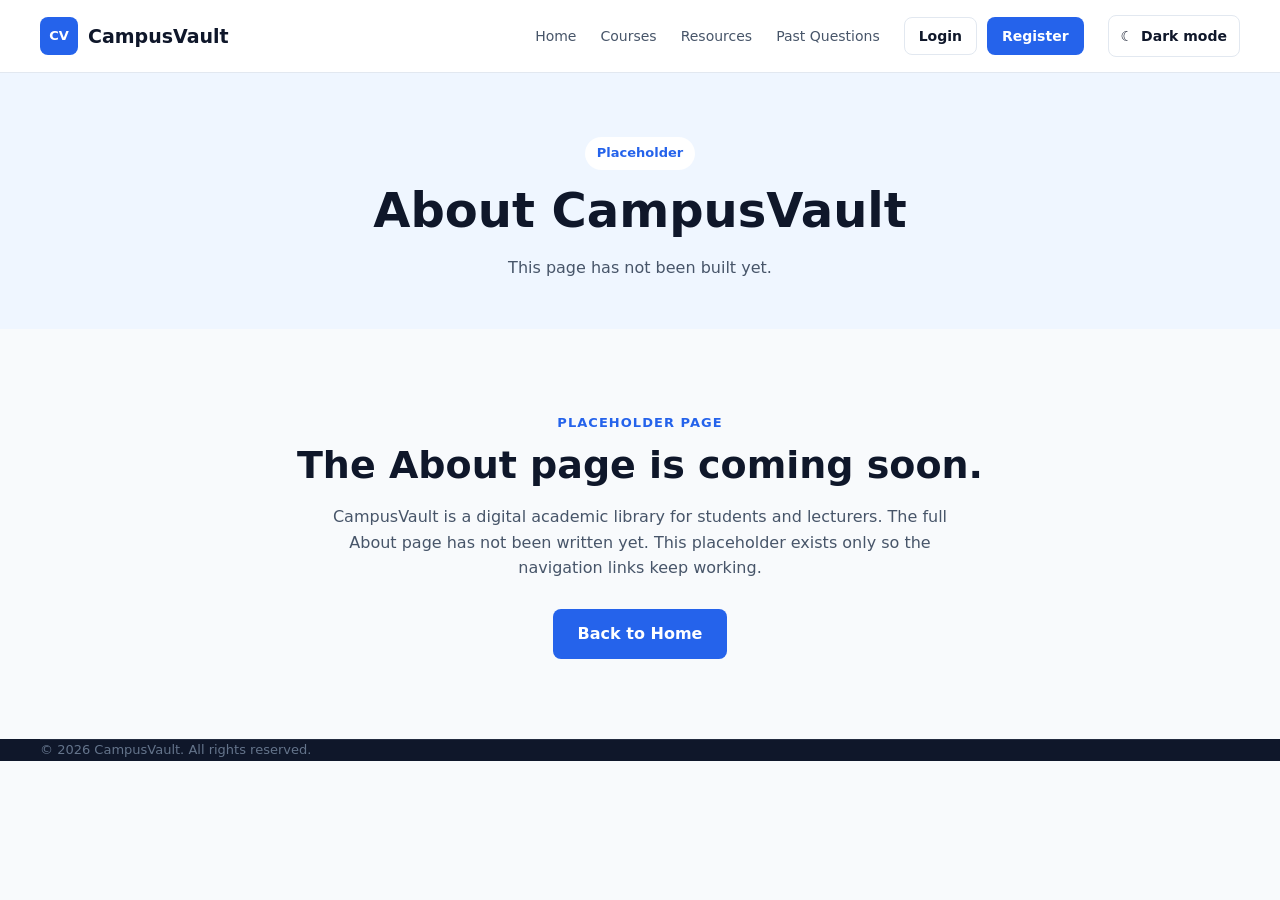
==== pages/about.html @ d1b82188 "Add resource pages and dashboard features Co-authored-by: Copilot <223556219+Copilot@users.noreply.g" ====
<!DOCTYPE html>
<html lang="en">
<head>
    <meta charset="UTF-8">
    <meta name="viewport" content="width=device-width, initial-scale=1.0">

    <meta
        name="description"
        content="About CampusVault, your digital academic library."
    >

    <title>About | CampusVault</title>

    <link rel="stylesheet" href="../css/style.css">
    <link rel="stylesheet" href="../css/responsive.css">
    <script src="../js/theme.js" defer></script>
</head>

<body>

    <!--
        PLACEHOLDER PAGE
        Created during Phase 1 so navigation links never
        point at a missing file. The real About page
        still needs to be written.
    -->

    <header class="site-header">

        <div class="container header-inner">

            <a href="../index.html" class="logo">
                <span class="logo-icon">CV</span>
                <span class="logo-text">CampusVault</span>
            </a>

            <nav class="desktop-navigation" aria-label="Main navigation">
                <a href="../index.html">Home</a>
                <a href="courses.html">Courses</a>
                <a href="resources.html">Resources</a>
                <a href="past-questions.html">Past Questions</a>
            </nav>

            <div class="header-actions">
                <a href="auth/login.html" class="btn btn-secondary btn-small">
                    Login
                </a>

                <a href="auth/register.html" class="btn btn-primary btn-small">
                    Register
                </a>
            </div>

            <button
                class="theme-toggle"
                type="button"
                aria-label="Switch to dark mode"
                aria-pressed="false"
            >
                <span class="theme-toggle-icon" aria-hidden="true">☾</span>
                <span class="theme-toggle-label">Dark mode</span>
            </button>

            <button
                class="mobile-menu-toggle"
                type="button"
                aria-label="Open navigation menu"
                aria-expanded="false"
                aria-controls="mobile-navigation"
            >
                <span></span>
                <span></span>
                <span></span>
            </button>

        </div>

        <nav
            class="mobile-navigation"
            id="mobile-navigation"
            aria-label="Mobile navigation"
        >
            <a href="../index.html">Home</a>
            <a href="courses.html">Courses</a>
            <a href="resources.html">Resources</a>
            <a href="past-questions.html">Past Questions</a>
            <a href="auth/login.html">Login</a>
            <a href="auth/register.html">Register</a>
        </nav>

    </header>

    <main>

        <section class="page-header">
            <div class="container">
                <span class="section-badge">Placeholder</span>
                <h1>About CampusVault</h1>
                <p>
                    This page has not been built yet.
                </p>
            </div>
        </section>

        <section class="cta-section">
            <div class="container cta-container">
                <div class="cta-content">

                    <span class="section-label">
                        PLACEHOLDER PAGE
                    </span>

                    <h2>The About page is coming soon.</h2>

                    <p>
                        CampusVault is a digital academic library
                        for students and lecturers. The full
                        About page has not been written yet.
                        This placeholder exists only so the
                        navigation links keep working.
                    </p>

                    <a
                        href="../index.html"
                        class="btn btn-primary btn-large"
                    >
                        Back to Home
                    </a>

                </div>
            </div>
        </section>

    </main>

    <footer class="site-footer">
        <div class="container">
            <div class="footer-bottom">
                <p>
                    &copy; 2026 CampusVault. All rights reserved.
                </p>
            </div>
        </div>
    </footer>

    <script src="../js/navigation.js"></script>
</body>
</html>
---- css/style.css ----
/* =========================================================
   CAMPUSVAULT - GLOBAL STYLES
   ========================================================= */


/* =========================================================
   1. CSS VARIABLES
   ========================================================= */

:root {
    /* Colors */
    --color-primary: #2563eb;
    --color-primary-dark: #1d4ed8;
    --color-primary-light: #eff6ff;

    --color-heading: #0f172a;
    --color-text: #475569;
    --color-text-light: #64748b;
    --color-body: var(--color-text);
    --color-text-muted: var(--color-text-light);
    --color-link: var(--color-primary);

    --color-background: #f8fafc;
    --color-surface: #ffffff;

    --color-border: #e2e8f0;

    --color-success: #16a34a;
    --color-warning: #d97706;
    --color-error: #dc2626;

    /* Typography */
    --font-family:
        Inter,
        system-ui,
        -apple-system,
        BlinkMacSystemFont,
        "Segoe UI",
        sans-serif;

    /* Layout */
    --container-width: 1200px;

    /* Spacing */
    --space-1: 4px;
    --space-2: 8px;
    --space-3: 12px;
    --space-4: 16px;
    --space-5: 24px;
    --space-6: 32px;
    --space-7: 48px;
    --space-8: 64px;
    --space-9: 80px;
    --space-10: 96px;

    /* Radius */
    --radius-sm: 8px;
    --radius-md: 12px;
    --radius-lg: 16px;
    --radius-full: 999px;
    --radius-pill: var(--radius-full);
    --radius-card: var(--radius-lg);
    --radius-button: var(--radius-sm);

    /* Shadows */
    --shadow-sm: 0 2px 8px rgba(15, 23, 42, 0.05);
    --shadow-md: 0 8px 24px rgba(15, 23, 42, 0.08);

    /* Transitions */
    --transition-fast: 0.2s ease;
    --transition-normal: 0.3s ease;
    --transition: var(--transition-fast);
}


/* =========================================================
   2. RESET
   ========================================================= */

* {
    margin: 0;
    padding: 0;
    box-sizing: border-box;
}

html {
    scroll-behavior: smooth;
}

body {
    font-family: var(--font-family);
    font-size: 16px;
    line-height: 1.6;
    color: var(--color-text);
    background-color: var(--color-background);
}

img {
    display: block;
    max-width: 100%;
}

a {
    color: inherit;
    text-decoration: none;
}

button,
input,
textarea,
select {
    font: inherit;
}

button {
    cursor: pointer;
}

ul {
    list-style: none;
}


/* =========================================================
   3. ACCESSIBILITY
   ========================================================= */

.visually-hidden {
    position: absolute;
    width: 1px;
    height: 1px;
    padding: 0;
    margin: -1px;
    overflow: hidden;
    clip: rect(0, 0, 0, 0);
    white-space: nowrap;
    border: 0;
}

/* The hidden attribute must always win over component display
   rules (for example .resource-card { display: flex }),
   otherwise filtered-out cards stay visible and keyboard
   focusable while the result counter reports them as hidden. */
[hidden] {
    display: none !important;
}


/* =========================================================
   4. CONTAINER
   ========================================================= */

.container {
    width: min(100% - 32px, var(--container-width));
    margin-inline: auto;
}


/* =========================================================
   5. TYPOGRAPHY
   ========================================================= */

h1,
h2,
h3,
h4 {
    color: var(--color-heading);
    line-height: 1.2;
    font-weight: 700;
}

h1 {
    font-size: 36px;
}

h2 {
    font-size: 30px;
}

h3 {
    font-size: 22px;
}

p {
    color: var(--color-text);
}

.section-heading {
    display: flex;
    align-items: flex-end;
    justify-content: space-between;
    gap: var(--space-5);
    margin-bottom: var(--space-7);
}

.section-heading.centered {
    display: block;
    text-align: center;
    max-width: 700px;
    margin-inline: auto;
    margin-bottom: var(--space-7);
}

.section-heading h2 {
    margin-top: var(--space-2);
}

.section-heading p {
    margin-top: var(--space-3);
}

.section-label {
    display: inline-block;
    color: var(--color-primary);
    font-size: 13px;
    font-weight: 700;
    letter-spacing: 0.08em;
}


/* =========================================================
   6. BUTTONS
   ========================================================= */

.btn {
    display: inline-flex;
    align-items: center;
    justify-content: center;
    min-height: 44px;
    padding: 10px 18px;
    border: 1px solid transparent;
    border-radius: var(--radius-sm);
    font-size: 15px;
    font-weight: 600;
    line-height: 1;
    transition:
        background-color var(--transition-fast),
        color var(--transition-fast),
        border-color var(--transition-fast),
        transform var(--transition-fast);
}

.btn:hover {
    transform: translateY(-1px);
}

.btn-primary {
    color: #ffffff;
    background-color: var(--color-primary);
}

.btn-primary:hover {
    background-color: var(--color-primary-dark);
}

.btn-secondary {
    color: var(--color-heading);
    background-color: var(--color-surface);
    border-color: var(--color-border);
}

.btn-secondary:hover {
    border-color: var(--color-primary);
    color: var(--color-primary);
}

.btn-large {
    min-height: 50px;
    padding: 14px 24px;
    font-size: 16px;
}

.btn-small {
    min-height: 38px;
    padding: 8px 14px;
    font-size: 14px;
}


/* =========================================================
   7. HEADER
   ========================================================= */

.site-header {
    position: relative;
    z-index: 100;
    background-color: var(--color-surface);
    border-bottom: 1px solid var(--color-border);
}

.header-container {
    display: flex;
    align-items: center;
    justify-content: space-between;
    min-height: 72px;
    gap: var(--space-5);
}

.header-inner {
    display: flex;
    align-items: center;
    justify-content: space-between;
    min-height: 72px;
    gap: var(--space-5);
}


/* Logo */

.logo {
    display: inline-flex;
    align-items: center;
    gap: 10px;
    flex-shrink: 0;
}

.logo-icon {
    display: grid;
    place-items: center;
    width: 38px;
    height: 38px;
    border-radius: var(--radius-sm);
    color: #ffffff;
    background-color: var(--color-primary);
    font-size: 13px;
    font-weight: 800;
}

.logo-text {
    color: var(--color-heading);
    font-size: 19px;
    font-weight: 700;
}


/* Desktop navigation */

.main-navigation {
    display: none;
}

.desktop-navigation {
    display: none;
    align-items: center;
    gap: 24px;
}

.desktop-navigation a {
    color: var(--color-text);
    font-size: 14px;
    font-weight: 500;
    transition: color var(--transition-fast);
}

.desktop-navigation a:hover,
.desktop-navigation a.active {
    color: var(--color-primary);
}

.nav-list {
    display: flex;
    align-items: center;
    gap: 24px;
}

.nav-link {
    position: relative;
    color: var(--color-text);
    font-size: 14px;
    font-weight: 500;
    transition: color var(--transition-fast);
}

.nav-link:hover,
.nav-link.active {
    color: var(--color-primary);
}


/* Header actions */

.header-actions {
    display: none;
    align-items: center;
    gap: 10px;
}

.theme-toggle {
    display: inline-flex;
    align-items: center;
    justify-content: center;
    gap: 8px;
    min-height: 42px;
    padding: 8px 12px;
    border: 1px solid var(--color-border);
    border-radius: var(--radius-sm);
    color: var(--color-heading);
    background-color: var(--color-surface);
    font-size: 14px;
    font-weight: 600;
    white-space: nowrap;
    transition:
        background-color var(--transition-fast),
        color var(--transition-fast),
        border-color var(--transition-fast);
}

.theme-toggle:hover {
    border-color: var(--color-primary);
}


/* Mobile menu button */

.mobile-menu-toggle {
    display: flex;
    flex-direction: column;
    justify-content: center;
    gap: 5px;
    width: 42px;
    height: 42px;
    padding: 8px;
    border: 1px solid var(--color-border);
    border-radius: var(--radius-sm);
    background-color: var(--color-surface);
}

.mobile-menu-toggle span {
    display: block;
    width: 100%;
    height: 2px;
    border-radius: 2px;
    background-color: var(--color-heading);
}


/* Mobile navigation */

.mobile-navigation {
    display: none;
    padding: 16px;
    border-top: 1px solid var(--color-border);
    background-color: var(--color-surface);
}

.mobile-navigation.is-open {
    display: block;
}

/* Styles every mobile menu link, regardless of page. */

.mobile-navigation a {
    display: block;
    padding: 12px;
    border-radius: var(--radius-sm);
    color: var(--color-text);
    font-weight: 500;
    transition:
        color var(--transition-fast),
        background-color var(--transition-fast);
}

.mobile-navigation a:hover,
.mobile-navigation a.active {
    color: var(--color-primary);
    background-color: var(--color-primary-light);
}

/* Logout control (preview behaviour, see logout.js) */

.mobile-navigation .logout-button {
    display: block;
    width: 100%;
    padding: 12px;
    border: none;
    border-radius: var(--radius-sm);
    background: none;
    color: var(--color-text);
    font: inherit;
    font-weight: 500;
    text-align: left;
    cursor: pointer;
    transition:
        color var(--transition-fast),
        background-color var(--transition-fast);
}

.mobile-navigation .logout-button:hover {
    color: var(--color-primary);
    background-color: var(--color-primary-light);
}

.logout-notice {
    padding: 12px 16px;
    border-top: 1px dashed var(--color-border);
    background-color: var(--color-background);
    color: var(--color-text);
    font-size: 13px;
    text-align: center;
}


/* =========================================================
   8. HERO
   ========================================================= */

.hero-section {
    padding: 80px 0;
    background:
        linear-gradient(
            135deg,
            #eff6ff 0%,
            #ffffff 60%,
            #f8fafc 100%
        );
}

.hero-container {
    display: flex;
    align-items: center;
}

.hero-content {
    max-width: 760px;
}

.hero-badge {
    display: inline-flex;
    margin-bottom: var(--space-4);
    padding: 7px 12px;
    border-radius: var(--radius-full);
    color: var(--color-primary-dark);
    background-color: #dbeafe;
    font-size: 13px;
    font-weight: 600;
}

.hero-content h1 {
    max-width: 760px;
    font-size: 42px;
    letter-spacing: -0.03em;
}

.hero-description {
    max-width: 650px;
    margin-top: var(--space-5);
    font-size: 17px;
    color: var(--color-text-light);
}

.hero-actions {
    display: flex;
    flex-wrap: wrap;
    gap: 12px;
    margin-top: var(--space-7);
}


/* =========================================================
   9. SEARCH
   ========================================================= */

.search-section {
    position: relative;
    margin-top: -32px;
    padding-bottom: var(--space-8);
}

.search-box {
    padding: 28px;
    border: 1px solid var(--color-border);
    border-radius: var(--radius-lg);
    background-color: var(--color-surface);
    box-shadow: var(--shadow-md);
}

.search-heading {
    display: block;
    margin-bottom: var(--space-5);
}

.search-heading h2 {
    font-size: 24px;
}

.resource-search-form {
    display: flex;
    gap: 12px;
}

.search-input-wrapper {
    flex: 1;
}

.search-input {
    width: 100%;
    min-height: 48px;
    padding: 12px 16px;
    border: 1px solid var(--color-border);
    border-radius: var(--radius-sm);
    outline: none;
    color: var(--color-heading);
    background-color: var(--color-surface);
    transition:
        border-color var(--transition-fast),
        box-shadow var(--transition-fast);
}

.search-input::placeholder {
    color: #94a3b8;
}

.search-input:focus {
    border-color: var(--color-primary);
    box-shadow: 0 0 0 3px rgba(37, 99, 235, 0.12);
}

.search-button {
    min-width: 110px;
}


/* =========================================================
   10. COURSES
   ========================================================= */

.courses-section {
    padding: var(--space-8) 0;
}

.course-grid {
    display: grid;
    grid-template-columns: 1fr;
    gap: 16px;
}

.course-card {
    display: flex;
    align-items: center;
    gap: 16px;
    padding: 20px;
    border: 1px solid var(--color-border);
    border-radius: var(--radius-md);
    background-color: var(--color-surface);
    transition:
        transform var(--transition-normal),
        box-shadow var(--transition-normal),
        border-color var(--transition-normal);
}

.course-card:hover {
    transform: translateY(-3px);
    border-color: #bfdbfe;
    box-shadow: var(--shadow-md);
}

.course-icon {
    display: grid;
    place-items: center;
    width: 50px;
    height: 50px;
    flex-shrink: 0;
    border-radius: var(--radius-sm);
    color: var(--color-primary-dark);
    background-color: var(--color-primary-light);
    font-size: 13px;
    font-weight: 700;
}

.course-content {
    flex: 1;
}

.course-code {
    color: var(--color-primary);
    font-size: 12px;
    font-weight: 700;
    letter-spacing: 0.04em;
}

.course-content h3 {
    margin-top: 4px;
    font-size: 18px;
}

.course-content p {
    margin-top: 3px;
    font-size: 13px;
    color: var(--color-text-light);
}

.course-link {
    display: grid;
    place-items: center;
    width: 36px;
    height: 36px;
    flex-shrink: 0;
    border-radius: var(--radius-full);
    color: var(--color-primary);
    background-color: var(--color-primary-light);
    font-size: 20px;
    transition:
        background-color var(--transition-fast),
        color var(--transition-fast);
}

.course-link:hover {
    color: #ffffff;
    background-color: var(--color-primary);
}

.text-link {
    color: var(--color-primary);
    font-size: 14px;
    font-weight: 600;
}

.text-link:hover {
    color: var(--color-primary-dark);
}


/* =========================================================
   11. RESOURCE CATEGORIES
   ========================================================= */

.categories-section {
    padding: var(--space-9) 0;
    background-color: var(--color-surface);
}

.category-grid {
    display: grid;
    grid-template-columns: 1fr;
    gap: 16px;
}

.category-card {
    padding: 24px;
    border: 1px solid var(--color-border);
    border-radius: var(--radius-md);
    background-color: var(--color-surface);
    transition:
        transform var(--transition-normal),
        box-shadow var(--transition-normal),
        border-color var(--transition-normal);
}

.category-card:hover {
    transform: translateY(-3px);
    border-color: #bfdbfe;
    box-shadow: var(--shadow-md);
}

.category-icon {
    display: grid;
    place-items: center;
    width: 48px;
    height: 48px;
    margin-bottom: 18px;
    border-radius: var(--radius-sm);
    color: var(--color-primary-dark);
    background-color: var(--color-primary-light);
    font-size: 13px;
    font-weight: 700;
}

.category-card h3 {
    font-size: 20px;
}

.category-card p {
    margin-top: 8px;
    font-size: 14px;
}

.category-link {
    display: inline-block;
    margin-top: 18px;
    color: var(--color-primary);
    font-size: 14px;
    font-weight: 600;
}


/* =========================================================
   12. HOW IT WORKS
   ========================================================= */

.how-it-works-section {
    padding: var(--space-9) 0;
}

.steps-grid {
    display: grid;
    grid-template-columns: 1fr;
    gap: 20px;
}

.step-card {
    position: relative;
    padding: 28px;
    border: 1px solid var(--color-border);
    border-radius: var(--radius-md);
    background-color: var(--color-surface);
}

.step-number {
    display: inline-block;
    margin-bottom: 20px;
    color: var(--color-primary);
    font-size: 14px;
    font-weight: 800;
}

.step-card h3 {
    font-size: 22px;
}

.step-card p {
    margin-top: 10px;
}


/* =========================================================
   13. RESOURCES
   ========================================================= */

.resources-section {
    padding: var(--space-9) 0;
    background-color: var(--color-surface);
}

.resource-grid {
    display: grid;
    grid-template-columns: 1fr;
    gap: 20px;
}

.resource-card {
    display: flex;
    flex-direction: column;
    overflow: hidden;
    border: 1px solid var(--color-border);
    border-radius: var(--radius-md);
    background-color: var(--color-surface);
    transition:
        transform var(--transition-normal),
        box-shadow var(--transition-normal);
}

.resource-card:hover {
    transform: translateY(-3px);
    box-shadow: var(--shadow-md);
}

.resource-card-header {
    display: flex;
    align-items: center;
    justify-content: space-between;
    gap: 12px;
    padding: 16px 20px;
    border-bottom: 1px solid var(--color-border);
}

.resource-type {
    padding: 5px 9px;
    border-radius: var(--radius-full);
    color: var(--color-primary-dark);
    background-color: var(--color-primary-light);
    font-size: 12px;
    font-weight: 600;
}

.file-type {
    color: var(--color-text-light);
    font-size: 12px;
    font-weight: 700;
}

.resource-card-body {
    flex: 1;
    padding: 20px;
}

.resource-course {
    color: var(--color-primary);
    font-size: 12px;
    font-weight: 700;
}

.resource-card-body h3 {
    margin-top: 6px;
    font-size: 19px;
}

.resource-card-body p {
    margin-top: 10px;
    font-size: 14px;
}

.resource-meta {
    display: flex;
    flex-wrap: wrap;
    gap: 16px;
    margin-top: 18px;
    color: var(--color-text-light);
    font-size: 12px;
}

.resource-card-footer {
    display: flex;
    align-items: center;
    justify-content: space-between;
    gap: 12px;
    padding: 16px 20px;
    border-top: 1px solid var(--color-border);
}

.icon-button {
    display: grid;
    place-items: center;
    width: 38px;
    height: 38px;
    border: 1px solid var(--color-border);
    border-radius: var(--radius-full);
    color: var(--color-text);
    background-color: var(--color-surface);
    font-size: 20px;
    transition:
        color var(--transition-fast),
        border-color var(--transition-fast),
        background-color var(--transition-fast);
}

.icon-button:hover {
    color: var(--color-primary);
    border-color: #bfdbfe;
    background-color: var(--color-primary-light);
}

.icon-button[aria-pressed="true"] {
    color: var(--color-primary);
    border-color: #bfdbfe;
    background-color: var(--color-primary-light);
}


/* =========================================================
   14. CTA SECTIONS
   ========================================================= */

.cta-section {
    padding: var(--space-9) 0;
}

.student-cta {
    background-color: var(--color-primary-light);
}

.lecturer-cta {
    background-color: var(--color-surface);
}

.cta-container {
    text-align: center;
}

.cta-content {
    max-width: 720px;
    margin-inline: auto;
}

.cta-content h2 {
    margin-top: 8px;
    font-size: 32px;
}

.cta-content p {
    max-width: 620px;
    margin: 16px auto 0;
}

.cta-content .btn {
    margin-top: 28px;
}


/* =========================================================
   15. FOOTER
   ========================================================= */

.site-footer {
    color: #cbd5e1;
    background-color: #0f172a;
}

.footer-container {
    display: grid;
    grid-template-columns: 1fr;
    gap: 40px;
    padding-top: 56px;
    padding-bottom: 48px;
}

.footer-brand {
    max-width: 320px;
}

.footer-logo .logo-text {
    color: #ffffff;
}

.footer-brand p {
    margin-top: 16px;
    color: #94a3b8;
    font-size: 14px;
}

.footer-column h3 {
    margin-bottom: 16px;
    color: #ffffff;
    font-size: 15px;
}

.footer-column ul {
    display: flex;
    flex-direction: column;
    gap: 10px;
}

.footer-column a {
    color: #94a3b8;
    font-size: 14px;
    transition: color var(--transition-fast);
}

.footer-column a:hover {
    color: #ffffff;
}

.footer-bottom {
    border-top: 1px solid rgba(148, 163, 184, 0.15);
}

.footer-bottom .container {
    padding-top: 20px;
    padding-bottom: 20px;
}

.footer-bottom p {
    color: #64748b;
    font-size: 13px;
}


/* =========================================================
   16. FOCUS STATES
   ========================================================= */

a:focus-visible,
button:focus-visible,
input:focus-visible,
textarea:focus-visible,
select:focus-visible {
    outline: 3px solid rgba(37, 99, 235, 0.35);
    outline-offset: 2px;
}


.search-message {
    min-height: 20px;
    margin-top: 12px;
    font-size: 14px;
}

.search-message.error {
    color: var(--color-error);
}

.search-message.success {
    color: var(--color-success);
}

/* =========================================================
   17. REDUCED MOTION
   ========================================================= */

@media (prefers-reduced-motion: reduce) {
    html {
        scroll-behavior: auto;
    }

    *,
    *::before,
    *::after {
        transition-duration: 0.01ms !important;
        animation-duration: 0.01ms !important;
    }
}
/* ========================================
   RESOURCES PAGE
======================================== */

/* Page Header */

.page-header {
    padding: 64px 0 48px;
    background-color: var(--color-primary-light);
    text-align: center;
}

.page-header h1 {
    margin: 12px 0 16px;
}

.page-header p {
    max-width: 650px;
    margin: 0 auto;
    color: var(--color-body);
}


/* Section Badge */

.section-badge {
    display: inline-flex;
    align-items: center;
    padding: 6px 12px;
    border-radius: var(--radius-pill);
    background-color: var(--color-surface);
    color: var(--color-primary);
    font-size: 13px;
    font-weight: 600;
}


/* Resource Search Section */

.resource-search-section {
    padding: 32px 0;
    background-color: var(--color-surface);
    border-bottom: 1px solid var(--color-border);
}

.resource-search-section form {
    max-width: 900px;
    margin: 0 auto;
}

.resource-search-section label {
    display: block;
    margin-bottom: 8px;
    font-size: 14px;
    font-weight: 600;
    color: var(--color-heading);
}

.resource-search-wrapper {
    display: flex;
    gap: 12px;
}

.resource-search-wrapper input {
    flex: 1;
    min-width: 0;
    padding: 13px 16px;
    border: 1px solid var(--color-border);
    border-radius: var(--radius-button);
    background-color: var(--color-background);
    color: var(--color-heading);
    font: inherit;
}

.resource-search-wrapper input::placeholder {
    color: #94A3B8;
}

.resource-search-wrapper input:focus {
    outline: none;
    border-color: var(--color-primary);
    box-shadow: 0 0 0 3px rgba(37, 99, 235, 0.12);
}


/* Resources Main Section */

.resources-page-section {
    padding: 64px 0 80px;
    background-color: var(--color-background);
}

.resources-layout {
    display: grid;
    grid-template-columns: 240px 1fr;
    gap: 32px;
    align-items: start;
}


/* Filters */

.resource-filters {
    padding: 24px;
    background-color: var(--color-surface);
    border: 1px solid var(--color-border);
    border-radius: var(--radius-card);
}

.filter-header {
    padding-bottom: 16px;
    margin-bottom: 20px;
    border-bottom: 1px solid var(--color-border);
}

.filter-header h2 {
    margin: 0;
    font-size: 18px;
}

.filter-group {
    margin-bottom: 20px;
}

.filter-group:last-child {
    margin-bottom: 0;
}

.filter-group label {
    display: block;
    margin-bottom: 8px;
    font-size: 14px;
    font-weight: 600;
    color: var(--color-heading);
}

.filter-group select {
    width: 100%;
    padding: 11px 12px;
    border: 1px solid var(--color-border);
    border-radius: var(--radius-button);
    background-color: var(--color-surface);
    color: var(--color-body);
    font: inherit;
    cursor: pointer;
}

.filter-group select:focus {
    outline: none;
    border-color: var(--color-primary);
    box-shadow: 0 0 0 3px rgba(37, 99, 235, 0.12);
}


/* Results Header */

.resource-results-header {
    display: flex;
    align-items: center;
    justify-content: space-between;
    gap: 20px;
    margin-bottom: 24px;
}

.resource-results-header h2 {
    margin: 0 0 6px;
    font-size: 24px;
}

.resource-results-header p {
    margin: 0;
    color: var(--color-body);
    font-size: 14px;
}

.resource-count {
    flex-shrink: 0;
    padding: 6px 12px;
    border-radius: var(--radius-pill);
    background-color: var(--color-primary-light);
    color: var(--color-primary);
    font-size: 13px;
    font-weight: 600;
}


/* Resource Grid */

.resource-grid {
    display: grid;
    grid-template-columns: repeat(2, minmax(0, 1fr));
    gap: 20px;
}


/* Resource Card */

.resource-card {
    display: flex;
    flex-direction: column;
    min-height: 260px;
    padding: 24px;
    background-color: var(--color-surface);
    border: 1px solid var(--color-border);
    border-radius: var(--radius-card);
    box-shadow: var(--shadow-sm);
    transition:
        transform var(--transition),
        box-shadow var(--transition),
        border-color var(--transition);
}

.resource-card:hover {
    transform: translateY(-2px);
    border-color: #CBD5E1;
    box-shadow: var(--shadow-md);
}

/* Saved item whose id no longer maps to a resource */

.resource-card-unavailable {
    border-style: dashed;
    opacity: 0.75;
}

.resource-card-unavailable:hover {
    transform: none;
    box-shadow: none;
}

body.dark-mode .resource-card-unavailable {
    opacity: 0.85;
}

.resource-card-top {
    display: flex;
    align-items: center;
    justify-content: space-between;
    gap: 12px;
    margin-bottom: 20px;
}

.resource-type {
    display: inline-flex;
    align-items: center;
    padding: 5px 9px;
    border-radius: var(--radius-pill);
    background-color: var(--color-primary-light);
    color: var(--color-primary);
    font-size: 12px;
    font-weight: 600;
}

.file-type {
    color: var(--color-body);
    font-size: 12px;
    font-weight: 600;
}

.resource-card h3 {
    margin: 0 0 8px;
    font-size: 19px;
    line-height: 1.4;
}

.resource-course {
    margin: 0 0 20px;
    color: var(--color-primary);
    font-size: 14px;
    font-weight: 600;
}

.resource-meta {
    display: flex;
    flex-wrap: wrap;
    gap: 8px;
    margin-bottom: 24px;
}

.resource-meta span {
    padding: 5px 8px;
    border-radius: 6px;
    background-color: var(--color-background);
    color: var(--color-body);
    font-size: 12px;
}

.resource-card-footer {
    display: flex;
    align-items: center;
    justify-content: space-between;
    gap: 16px;
    margin-top: auto;
    padding-top: 16px;
    border-top: 1px solid var(--color-border);
}

.resource-card-footer > span {
    color: var(--color-body);
    font-size: 12px;
}


/* Mobile Resources */

@media (max-width: 767px) {

    .page-header {
        padding: 48px 0 40px;
    }

    .resource-search-section {
        padding: 24px 0;
    }

    .resource-search-wrapper {
        flex-direction: column;
    }

    .resource-search-wrapper .btn {
        width: 100%;
    }

    .resources-page-section {
        padding: 48px 0 64px;
    }

    .resources-layout {
        grid-template-columns: 1fr;
        gap: 24px;
    }

    .resource-filters {
        padding: 20px;
    }

    .resource-results-header {
        align-items: flex-start;
        flex-direction: column;
        gap: 12px;
    }

    .resource-grid {
        grid-template-columns: 1fr;
    }

    .resource-card {
        min-height: 240px;
    }

}
.no-results-message {
    grid-column: 1 / -1;
    padding: 40px 20px;
    border: 1px dashed var(--color-border);
    border-radius: var(--radius-card);
    background-color: var(--color-surface);
    color: var(--color-body);
    text-align: center;
}
/* ========================================
   CAMPUSVAULT — GLOBAL DARK MODE
======================================== */

body.dark-mode {
    background-color: #0F172A;
    color: #E2E8F0;
    color-scheme: dark;
}

/* Header and navigation */
body.dark-mode header,
body.dark-mode .header,
body.dark-mode nav {
    background-color: #1E293B;
    border-color: #334155;
}

/* Main content sections */
body.dark-mode section,
body.dark-mode .section {
    border-color: #334155;
}

/* Cards */
body.dark-mode .card,
body.dark-mode .resource-card,
body.dark-mode .category-card,
body.dark-mode .stat-card,
body.dark-mode .dashboard-card {
    background-color: #1E293B;
    color: #E2E8F0;
    border-color: #334155;
}

/* Headings */
body.dark-mode h1,
body.dark-mode h2,
body.dark-mode h3,
body.dark-mode h4 {
    color: #F8FAFC;
}

/* Paragraphs and secondary text */
body.dark-mode p,
body.dark-mode label,
body.dark-mode .description,
body.dark-mode .text-muted {
    color: #CBD5E1;
}

/* Links */
body.dark-mode a {
    color: #93C5FD;
}

/* Inputs, search boxes and dropdowns */
body.dark-mode input,
body.dark-mode select,
body.dark-mode textarea {
    background-color: #1E293B;
    color: #F8FAFC;
    border-color: #475569;
}

/* Buttons */
body.dark-mode button {
    border-color: #475569;
}

/* Footer */
body.dark-mode footer {
    background-color: #020617;
    color: #CBD5E1;
    border-color: #334155;
}

/* Tables */
body.dark-mode table,
body.dark-mode th,
body.dark-mode td {
    border-color: #334155;
}

body.dark-mode th {
    background-color: #1E293B;
    color: #F8FAFC;
}

/* ========================================
   CAMPUSVAULT — DARK MODE REFINEMENTS
======================================== */

body.dark-mode {
    background: #0F172A;
    color: #E2E8F0;
}

/* Main page containers */
body.dark-mode main,
body.dark-mode .container,
body.dark-mode .content,
body.dark-mode .page-content {
    color: #E2E8F0;
}

/* Cards and panels */
body.dark-mode .card,
body.dark-mode .resource-card,
body.dark-mode .category-card,
body.dark-mode .stat-card,
body.dark-mode .dashboard-card,
body.dark-mode .settings-card,
body.dark-mode .profile-card,
body.dark-mode .resource-details-card {
    background-color: #1E293B;
    color: #E2E8F0;
    border-color: #334155;
    box-shadow: 0 4px 12px rgba(0, 0, 0, 0.15);
}

/* Headings */
body.dark-mode h1,
body.dark-mode h2,
body.dark-mode h3,
body.dark-mode h4,
body.dark-mode h5 {
    color: #F8FAFC;
}

/* General text */
body.dark-mode p,
body.dark-mode label,
body.dark-mode li,
body.dark-mode small {
    color: #CBD5E1;
}

/* Form controls */
body.dark-mode input:not([type="checkbox"]):not([type="radio"]),
body.dark-mode select,
body.dark-mode textarea {
    background-color: #0F172A;
    color: #F8FAFC;
    border: 1px solid #475569;
}

/* Placeholder text */
body.dark-mode input::placeholder,
body.dark-mode textarea::placeholder {
    color: #94A3B8;
}

/* Buttons */
body.dark-mode button {
    color: #F8FAFC;
}

/* Navigation */
body.dark-mode header,
body.dark-mode .header,
body.dark-mode nav {
    background-color: #1E293B;
    border-color: #334155;
}

/* Footer */
body.dark-mode footer {
    background-color: #020617;
    color: #CBD5E1;
}

/* Dividers */
body.dark-mode hr {
    border-color: #334155;
}

/* Tables */
body.dark-mode table {
    background-color: #1E293B;
    color: #E2E8F0;
}

body.dark-mode th {
    background-color: #334155;
    color: #F8FAFC;
}

body.dark-mode td {
    border-color: #334155;
}

/* Keyboard focus */
body.dark-mode a:focus-visible,
body.dark-mode button:focus-visible,
body.dark-mode input:focus-visible,
body.dark-mode select:focus-visible,
body.dark-mode textarea:focus-visible {
    outline: 2px solid #60A5FA;
    outline-offset: 2px;
}
/* ========================================
   CAMPUSVAULT — DARK MODE RESOURCE BADGES
======================================== */

/* Resource type badges */
body.dark-mode .resource-type-badge {
    background-color: #334155;
    color: #BFDBFE;
    border: 1px solid #475569;
}

/* Course codes */
body.dark-mode .resource-course {
    color: #60A5FA;
}

/* Resource level and session labels */
body.dark-mode .resource-meta span,
body.dark-mode .resource-level,
body.dark-mode .resource-session {
    background-color: #334155;
    color: #E2E8F0;
    border-color: #475569;
}

/* View buttons */
body.dark-mode .btn-primary,
body.dark-mode .dashboard-resource-action .btn {
    background-color: #2563EB;
    color: #FFFFFF;
    border-color: #2563EB;
}

body.dark-mode .btn-primary:hover,
body.dark-mode .dashboard-resource-action .btn:hover {
    background-color: #1D4ED8;
    color: #FFFFFF;
    border-color: #1D4ED8;
}
/* ========================================
   DARK MODE — RESOURCES PAGE
======================================== */

body.dark-mode .resource-card {
    background-color: #1E293B;
    border-color: #334155;
    color: #E2E8F0;
}

body.dark-mode .resource-card h3,
body.dark-mode .resource-card h4 {
    color: #F8FAFC;
}

body.dark-mode .resource-card p {
    color: #CBD5E1;
}

/* Resource type badges */

body.dark-mode .resource-type-badge {
    background-color: #1E3A8A;
    color: #BFDBFE;
}

/* Search and filter controls */

body.dark-mode #resource-search,
body.dark-mode #resource-type,
body.dark-mode #resource-level,
body.dark-mode #resource-session {
    background-color: #1E293B;
    color: #F1F5F9;
    border-color: #475569;
}

body.dark-mode #resource-search::placeholder {
    color: #94A3B8;
}

/* Resource count */

body.dark-mode #resource-count {
    color: #CBD5E1;
}

/* No-results message */

body.dark-mode #no-results-message {
    background-color: #1E293B;
    color: #E2E8F0;
    border-color: #334155;
}

/* Links and buttons inside resource cards */

body.dark-mode .resource-card a {
    color: #93C5FD;
}

body.dark-mode .resource-card .btn,
body.dark-mode .resource-card button {
    color: #FFFFFF;
}

/* ========================================
   CAMPUSVAULT — RESOURCES PAGE DARK MODE
======================================== */

body.dark-mode .page-header {
    background: #172554;
}

body.dark-mode .page-header h1,
body.dark-mode .page-header h2 {
    color: #F8FAFC;
}

body.dark-mode .page-header p {
    color: #CBD5E1;
}

body.dark-mode .resource-search-section {
    background-color: #0F172A;
    border-color: #334155;
}

body.dark-mode .resource-search-section label {
    color: #E2E8F0;
}

body.dark-mode .resource-search-wrapper input {
    background-color: #1E293B;
    color: #F8FAFC;
    border-color: #475569;
}

body.dark-mode .resource-search-wrapper input::placeholder {
    color: #94A3B8;
}

body.dark-mode .resources-page-section {
    background-color: #0F172A;
}

body.dark-mode .resource-filters {
    background-color: #1E293B;
    border-color: #334155;
}

body.dark-mode .filter-header {
    border-color: #334155;
}

body.dark-mode .filter-header h2,
body.dark-mode .filter-group label {
    color: #F1F5F9;
}

body.dark-mode .filter-group select {
    background-color: #0F172A;
    color: #F8FAFC;
    border-color: #475569;
}

body.dark-mode .resource-results-header h2 {
    color: #F8FAFC;
}

body.dark-mode .resource-results-header p {
    color: #CBD5E1;
}

body.dark-mode .resource-count {
    background-color: #1E3A8A;
    color: #DBEAFE;
}

body.dark-mode .resource-card {
    background-color: #1E293B;
    border-color: #334155;
    box-shadow: 0 4px 12px rgba(0, 0, 0, 0.15);
}

body.dark-mode .resource-card:hover {
    border-color: #475569;
}

body.dark-mode .resource-card h3 {
    color: #F8FAFC;
}

body.dark-mode .resource-card .resource-type {
    background-color: #1E3A8A;
    color: #DBEAFE;
}

body.dark-mode .resource-card .file-type {
    color: #CBD5E1;
}

body.dark-mode .resource-card .resource-course {
    color: #93C5FD;
}

body.dark-mode .resource-meta span {
    background-color: #334155;
    color: #E2E8F0;
}

body.dark-mode .resource-card-footer {
    border-color: #334155;
}

body.dark-mode .resource-card-footer > span {
    color: #CBD5E1;
}

body.dark-mode .no-results-message {
    background-color: #1E293B;
    color: #E2E8F0;
    border-color: #475569;
}

body.dark-mode .section-badge {
    background-color: #1E293B;
    color: #93C5FD;
    border: 1px solid #334155;
}

/* ========================================
   SAVED RESOURCES — DARK MODE EMPTY STATE
======================================== */

body.dark-mode .empty-state,
body.dark-mode .empty-state-container,
body.dark-mode .no-resources,
body.dark-mode .no-saved-resources {
    background-color: #1E293B !important;
    color: #E2E8F0 !important;
    border-color: #334155 !important;
}

body.dark-mode .empty-state h2,
body.dark-mode .empty-state h3,
body.dark-mode .empty-state-container h2,
body.dark-mode .empty-state-container h3,
body.dark-mode .no-resources h2,
body.dark-mode .no-saved-resources h2 {
    color: #F8FAFC !important;
}

body.dark-mode .empty-state p,
body.dark-mode .empty-state-container p,
body.dark-mode .no-resources p,
body.dark-mode .no-saved-resources p {
    color: #CBD5E1 !important;
}

/* Shared theme tokens and control refinements */
body.dark-mode {
    --color-primary-light: #1e3a8a;
    --color-primary-dark: #93c5fd;
    --color-heading: #f8fafc;
    --color-text: #cbd5e1;
    --color-text-light: #94a3b8;
    --color-background: #0f172a;
    --color-surface: #1e293b;
    --color-border: #64748b;
    --color-link: #93c5fd;
    --color-success: #4ade80;
    --color-warning: #fbbf24;
    --color-error: #fca5a5;
    color-scheme: dark;
}

body:not(.dark-mode) {
    color-scheme: light;
}

body.dark-mode .hero-section {
    background: linear-gradient(135deg, #172554 0%, #0f172a 60%, #1e293b 100%);
}

body.dark-mode .hero-badge,
body.dark-mode .course-icon,
body.dark-mode .category-icon,
body.dark-mode .course-link,
body.dark-mode .settings-icon,
body.dark-mode .profile-avatar {
    color: #bfdbfe;
    background-color: #1e3a8a;
}

body.dark-mode .section-label,
body.dark-mode .text-link,
body.dark-mode .course-code,
body.dark-mode .step-number {
    color: var(--color-link);
}

body.dark-mode .btn-primary,
body.dark-mode .dashboard-resource-action .btn {
    color: #ffffff;
    background-color: #2563eb;
    border-color: #bfdbfe;
}

body.dark-mode .btn-primary:hover,
body.dark-mode .dashboard-resource-action .btn:hover {
    color: #ffffff;
    background-color: #1d4ed8;
    border-color: #bfdbfe;
}

body.dark-mode .btn-secondary,
body.dark-mode .theme-toggle {
    color: var(--color-heading);
    background-color: var(--color-surface);
    border-color: var(--color-border);
}

body.dark-mode .btn-secondary:hover,
body.dark-mode .theme-toggle:hover {
    color: #bfdbfe;
    border-color: #93c5fd;
}

body.dark-mode a:not(.btn) {
    color: var(--color-link);
}

body.dark-mode .logo-text {
    color: var(--color-heading);
}

body.dark-mode .footer-logo .logo-text,
body.dark-mode .footer-column a:hover {
    color: #ffffff;
}

body.dark-mode .course-link:hover {
    color: #ffffff;
}

body.dark-mode input:not([type="checkbox"]):not([type="radio"]),
body.dark-mode select,
body.dark-mode textarea {
    color: var(--color-heading);
    background-color: var(--color-background);
    border-color: var(--color-border);
}

body.dark-mode input::placeholder,
body.dark-mode textarea::placeholder {
    color: var(--color-text-light);
    opacity: 1;
}

body.dark-mode .theme-toggle:focus-visible,
body.dark-mode a:focus-visible,
body.dark-mode button:focus-visible,
body.dark-mode input:focus-visible,
body.dark-mode select:focus-visible,
body.dark-mode textarea:focus-visible {
    outline-color: #93c5fd;
}

body.dark-mode :is(
    .card,
    .resource-card,
    .category-card,
    .stat-card,
    .dashboard-card,
    .settings-card,
    .profile-card,
    .resource-details-card,
    .resource-filters,
    .course-card,
    .step-card,
    .search-box,
    .dashboard-action-card,
    .dashboard-stat-card,
    .dashboard-resource-card,
    .dashboard-empty,
    .dashboard-placeholder,
    .profile-summary,
    .profile-form-card
) {
    border-color: var(--color-border);
}

body.dark-mode .empty-state,
body.dark-mode .empty-state-container,
body.dark-mode .no-resources,
body.dark-mode .no-saved-resources {
    border-color: var(--color-border) !important;
}

body.dark-mode .settings-toggle input:focus-visible + .toggle-slider {
    outline-color: #93c5fd;
}

@media (max-width: 480px) {
    .theme-toggle {
        width: 42px;
        min-width: 42px;
        padding: 8px;
    }

    .theme-toggle-label {
        position: absolute;
        width: 1px;
        height: 1px;
        padding: 0;
        margin: -1px;
        overflow: hidden;
        clip: rect(0, 0, 0, 0);
        white-space: nowrap;
        border: 0;
    }
}
---- css/responsive.css ----
/* =========================================================
   CAMPUSVAULT - RESPONSIVE STYLES
   ========================================================= */


/* =========================================================
   TABLET — 768px+
   ========================================================= */

@media (min-width: 768px) {

    /* Container */

    .container {
        width: min(100% - 48px, var(--container-width));
    }


    /* Typography */

    h1 {
        font-size: 42px;
    }

    h2 {
        font-size: 34px;
    }


    /* Hero */

    .hero-section {
        padding: 100px 0;
    }

    .hero-content h1 {
        font-size: 52px;
    }


    /* Courses */

    .course-grid {
        grid-template-columns: repeat(2, 1fr);
    }


    /* Categories */

    .category-grid {
        grid-template-columns: repeat(2, 1fr);
    }


    /* Steps */

    .steps-grid {
        grid-template-columns: repeat(3, 1fr);
    }


    /* Resources */

    .resource-grid {
        grid-template-columns: repeat(2, 1fr);
    }


    /* Footer */

    .footer-container {
        grid-template-columns: 2fr 1fr 1fr 1fr;
    }

}


/* =========================================================
   DESKTOP — 1025px+
   ========================================================= */

@media (min-width: 1025px) {

    /* Header */

    .main-navigation {
        display: block;
        margin-left: auto;
    }

    .desktop-navigation {
        display: flex;
        margin-left: auto;
    }

    .header-actions {
        display: flex;
    }

    .mobile-menu-toggle {
        display: none;
    }


    /* Typography */

    h1 {
        font-size: 48px;
    }

    h2 {
        font-size: 36px;
    }


    /* Hero */

    .hero-section {
        padding: 120px 0;
    }

    .hero-content h1 {
        font-size: 56px;
    }

    .hero-description {
        font-size: 18px;
    }


    /* Courses */

    .course-grid {
        grid-template-columns: repeat(4, 1fr);
    }


    /* Categories */

    .category-grid {
        grid-template-columns: repeat(4, 1fr);
    }


    /* Resources */

    .resource-grid {
        grid-template-columns: repeat(3, 1fr);
    }


    /* CTA */

    .cta-content h2 {
        font-size: 38px;
    }

}


/* =========================================================
   LARGE DESKTOP — 1440px+
   ========================================================= */

@media (min-width: 1440px) {

    .container {
        width: min(100% - 64px, 1200px);
    }

    .hero-content h1 {
        font-size: 60px;
    }

}


/* =========================================================
   SMALL MOBILE — 375px AND BELOW
   ========================================================= */

@media (max-width: 375px) {

    .container {
        width: min(100% - 24px, var(--container-width));
    }

    .header-container {
        min-height: 64px;
    }

    .logo-text {
        font-size: 17px;
    }

    .logo-icon {
        width: 34px;
        height: 34px;
    }


    /* Hero */

    .hero-section {
        padding: 64px 0;
    }

    .hero-content h1 {
        font-size: 34px;
    }

    .hero-description {
        font-size: 15px;
    }

    .hero-actions {
        flex-direction: column;
    }

    .hero-actions .btn {
        width: 100%;
    }


    /* Search */

    .search-section {
        margin-top: -20px;
    }

    .search-box {
        padding: 20px;
    }

    .resource-search-form {
        flex-direction: column;
    }

    .search-button {
        width: 100%;
    }


    /* Section headings */

    .section-heading {
        align-items: flex-start;
        flex-direction: column;
    }

    .section-heading.centered {
        text-align: left;
    }


    /* Resource cards */

    .resource-card-footer {
        align-items: stretch;
    }

    .resource-card-footer .btn {
        flex: 1;
    }


    /* CTA */

    .cta-content h2 {
        font-size: 28px;
    }

}


/* =========================================================
   VERY SMALL DEVICES — 320px
   ========================================================= */

@media (max-width: 320px) {

    .container {
        width: min(100% - 20px, var(--container-width));
    }

    .logo-text {
        font-size: 16px;
    }

    .hero-content h1 {
        font-size: 30px;
    }

    .hero-badge {
        font-size: 11px;
    }

    .search-box {
        padding: 16px;
    }

    .course-card {
        padding: 16px;
    }

    .category-card {
        padding: 20px;
    }

}
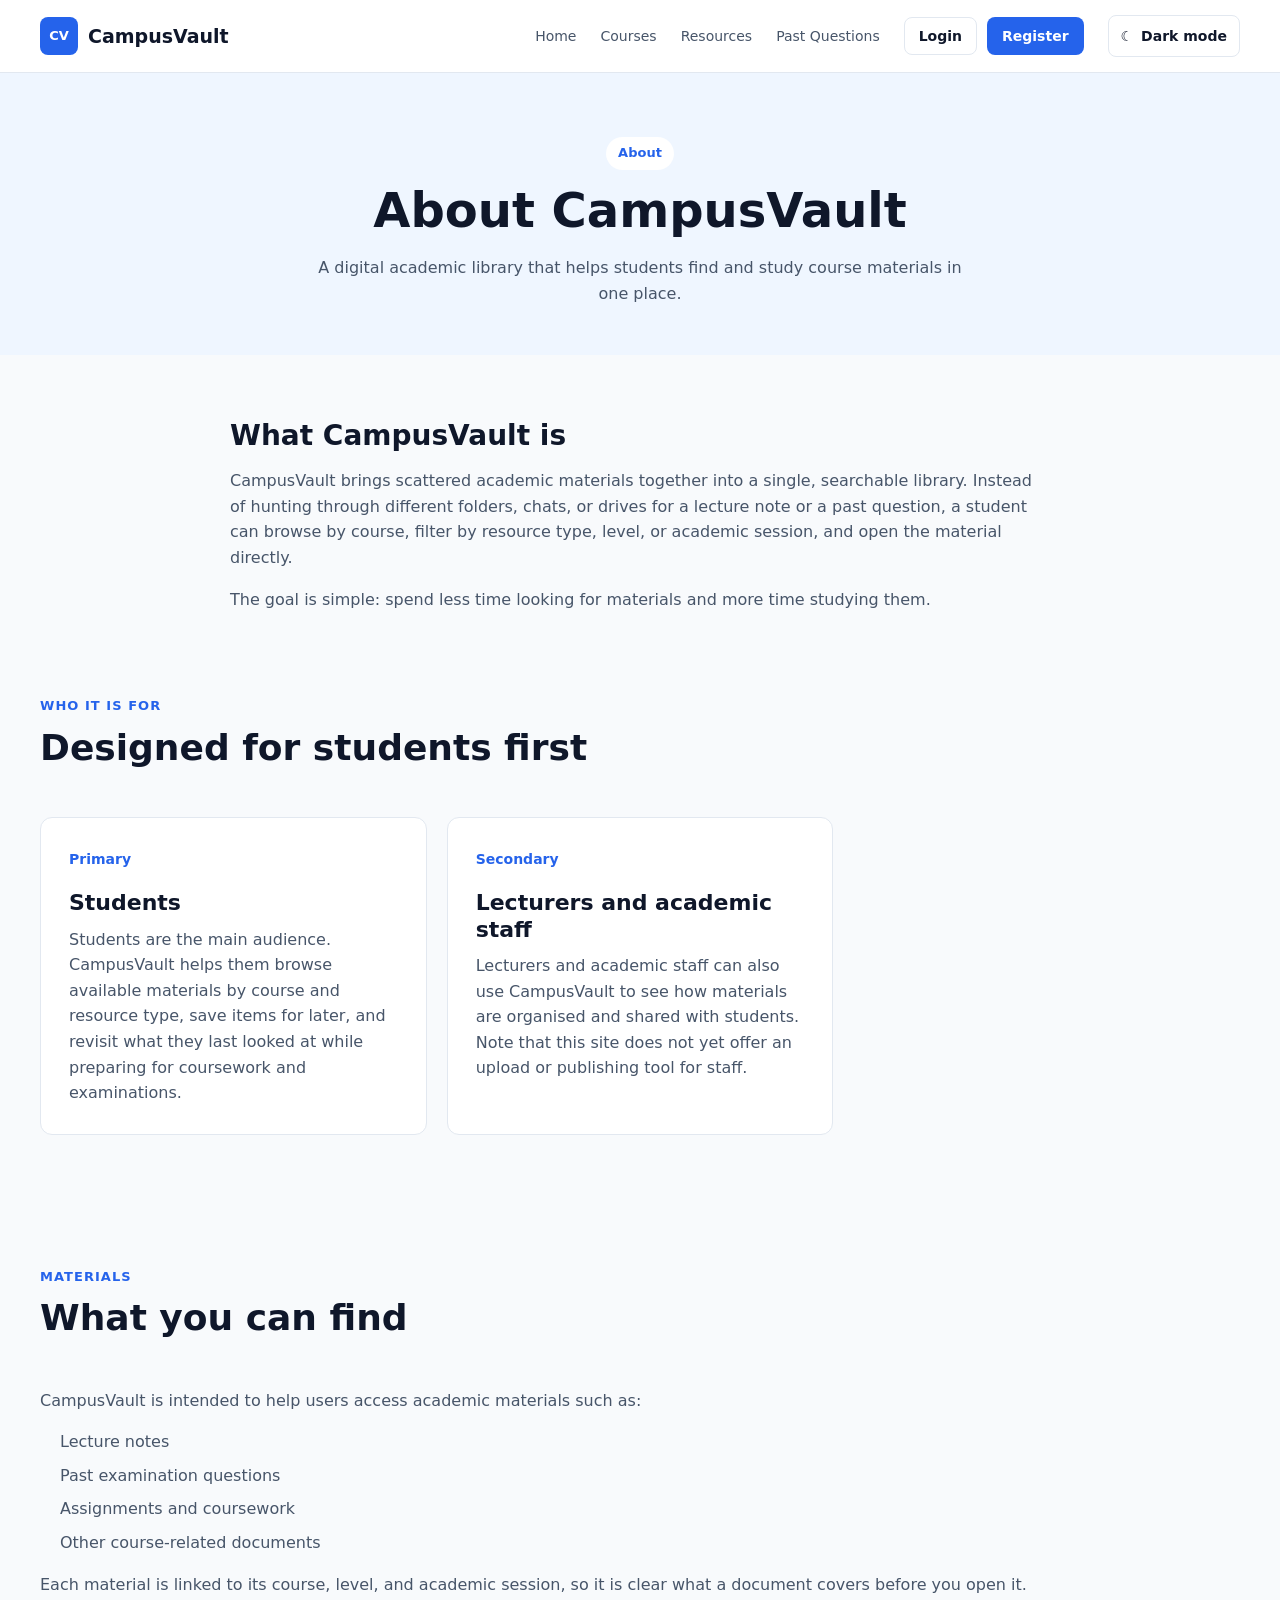
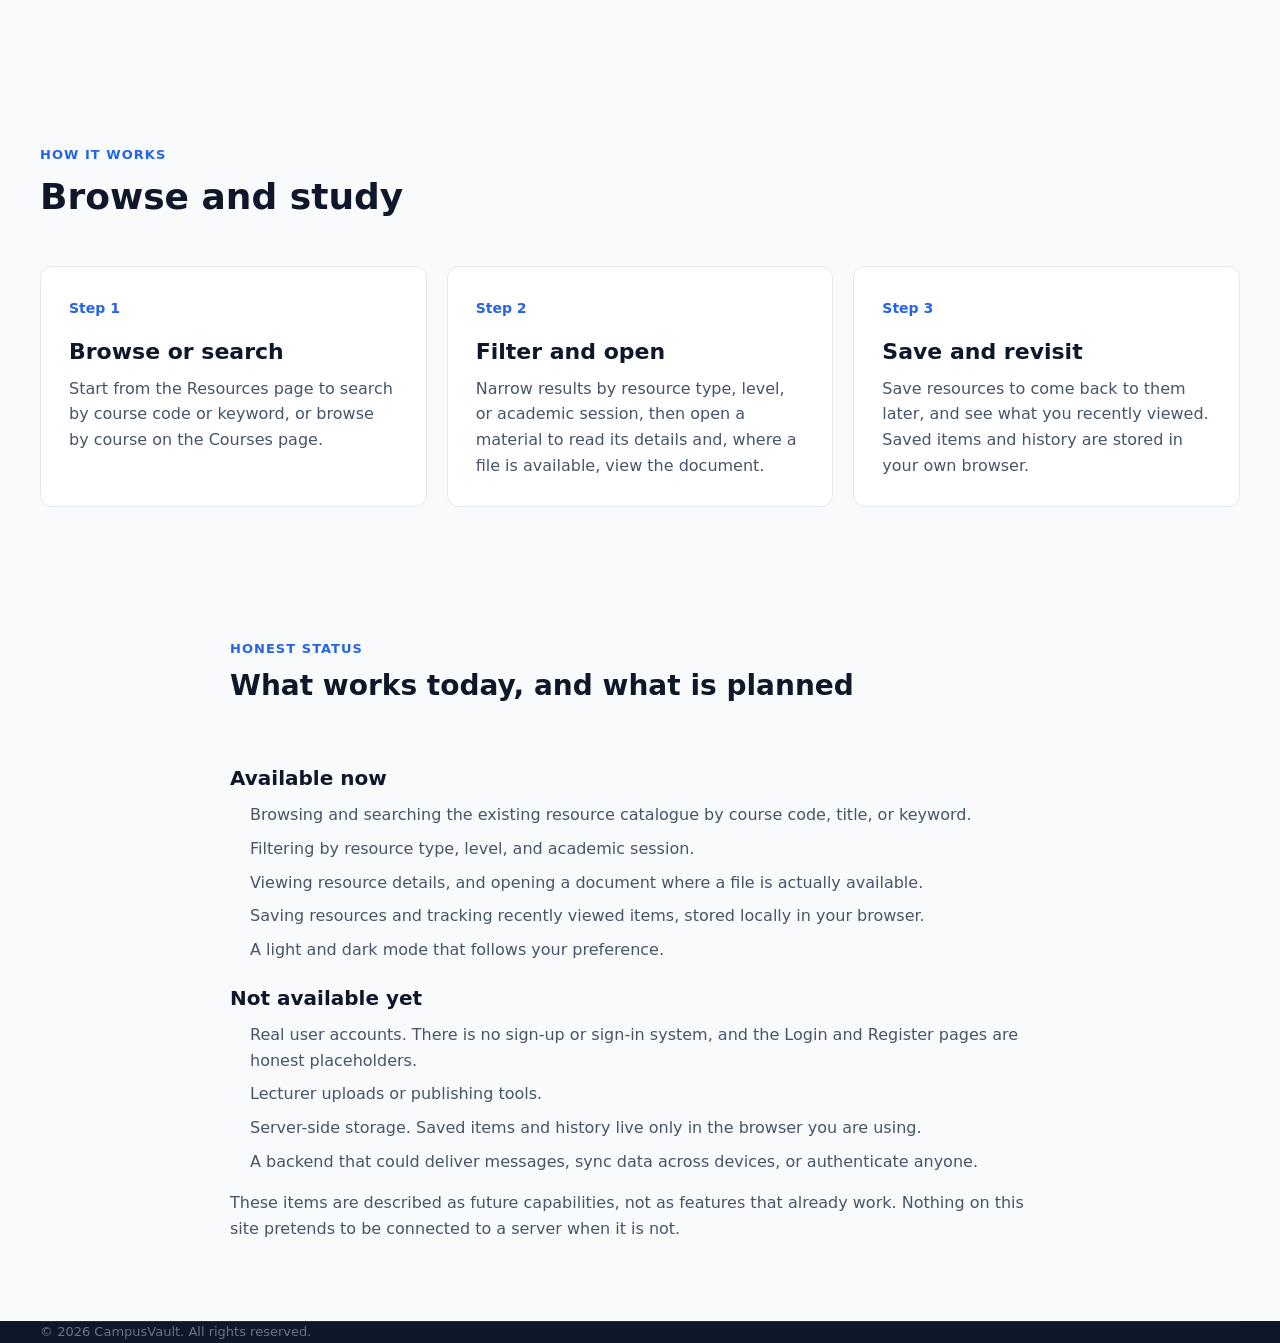
==== commit c3f0c3a5: "Refresh public pages and resource listings" ====
--- a/pages/about.html
+++ b/pages/about.html
@@ -17,13 +17,6 @@
 </head>
 
 <body>
-
-    <!--
-        PLACEHOLDER PAGE
-        Created during Phase 1 so navigation links never
-        point at a missing file. The real About page
-        still needs to be written.
-    -->
 
     <header class="site-header">
 
@@ -94,40 +87,244 @@
 
         <section class="page-header">
             <div class="container">
-                <span class="section-badge">Placeholder</span>
+
+                <span class="section-badge">
+                    About
+                </span>
+
                 <h1>About CampusVault</h1>
-                <p>
-                    This page has not been built yet.
-                </p>
-            </div>
-        </section>
-
-        <section class="cta-section">
-            <div class="container cta-container">
-                <div class="cta-content">
-
-                    <span class="section-label">
-                        PLACEHOLDER PAGE
-                    </span>
-
-                    <h2>The About page is coming soon.</h2>
-
-                    <p>
-                        CampusVault is a digital academic library
-                        for students and lecturers. The full
-                        About page has not been written yet.
-                        This placeholder exists only so the
-                        navigation links keep working.
-                    </p>
-
-                    <a
-                        href="../index.html"
-                        class="btn btn-primary btn-large"
-                    >
-                        Back to Home
-                    </a>
-
-                </div>
+
+                <p>
+                    A digital academic library that helps students
+                    find and study course materials in one place.
+                </p>
+
+            </div>
+        </section>
+
+        <section class="about-intro-section">
+            <div class="container about-container">
+
+                <h2>What CampusVault is</h2>
+
+                <p>
+                    CampusVault brings scattered academic materials
+                    together into a single, searchable library.
+                    Instead of hunting through different folders,
+                    chats, or drives for a lecture note or a past
+                    question, a student can browse by course, filter
+                    by resource type, level, or academic session, and
+                    open the material directly.
+                </p>
+
+                <p>
+                    The goal is simple: spend less time looking for
+                    materials and more time studying them.
+                </p>
+
+            </div>
+        </section>
+
+        <section class="about-audience-section">
+            <div class="container">
+
+                <div class="section-heading">
+                    <div>
+                        <span class="section-label">
+                            WHO IT IS FOR
+                        </span>
+
+                        <h2>Designed for students first</h2>
+                    </div>
+                </div>
+
+                <div class="steps-grid">
+
+                    <article class="step-card">
+                        <span class="step-number">Primary</span>
+                        <h3>Students</h3>
+                        <p>
+                            Students are the main audience. CampusVault
+                            helps them browse available materials by
+                            course and resource type, save items for
+                            later, and revisit what they last looked
+                            at while preparing for coursework and
+                            examinations.
+                        </p>
+                    </article>
+
+                    <article class="step-card">
+                        <span class="step-number">Secondary</span>
+                        <h3>Lecturers and academic staff</h3>
+                        <p>
+                            Lecturers and academic staff can also use
+                            CampusVault to see how materials are
+                            organised and shared with students. Note
+                            that this site does not yet offer an upload
+                            or publishing tool for staff.
+                        </p>
+                    </article>
+
+                </div>
+
+            </div>
+        </section>
+
+        <section class="about-materials-section">
+            <div class="container">
+
+                <div class="section-heading">
+                    <div>
+                        <span class="section-label">
+                            MATERIALS
+                        </span>
+
+                        <h2>What you can find</h2>
+                    </div>
+                </div>
+
+                <p>
+                    CampusVault is intended to help users access
+                    academic materials such as:
+                </p>
+
+                <ul class="about-list">
+                    <li>Lecture notes</li>
+                    <li>Past examination questions</li>
+                    <li>Assignments and coursework</li>
+                    <li>Other course-related documents</li>
+                </ul>
+
+                <p>
+                    Each material is linked to its course, level, and
+                    academic session, so it is clear what a document
+                    covers before you open it.
+                </p>
+
+            </div>
+        </section>
+
+        <section class="about-how-section">
+            <div class="container">
+
+                <div class="section-heading">
+                    <div>
+                        <span class="section-label">
+                            HOW IT WORKS
+                        </span>
+
+                        <h2>Browse and study</h2>
+                    </div>
+                </div>
+
+                <div class="steps-grid">
+
+                    <article class="step-card">
+                        <span class="step-number">Step 1</span>
+                        <h3>Browse or search</h3>
+                        <p>
+                            Start from the
+                            <a href="resources.html">Resources page</a>
+                            to search by course code or keyword, or
+                            browse by course on the
+                            <a href="courses.html">Courses page</a>.
+                        </p>
+                    </article>
+
+                    <article class="step-card">
+                        <span class="step-number">Step 2</span>
+                        <h3>Filter and open</h3>
+                        <p>
+                            Narrow results by resource type, level, or
+                            academic session, then open a material to
+                            read its details and, where a file is
+                            available, view the document.
+                        </p>
+                    </article>
+
+                    <article class="step-card">
+                        <span class="step-number">Step 3</span>
+                        <h3>Save and revisit</h3>
+                        <p>
+                            Save resources to come back to them later,
+                            and see what you recently viewed. Saved
+                            items and history are stored in your own
+                            browser.
+                        </p>
+                    </article>
+
+                </div>
+
+            </div>
+        </section>
+
+        <section class="about-status-section">
+            <div class="container about-container">
+
+                <div class="section-heading">
+                    <div>
+                        <span class="section-label">
+                            HONEST STATUS
+                        </span>
+
+                        <h2>What works today, and what is planned</h2>
+                    </div>
+                </div>
+
+                <h3>Available now</h3>
+
+                <ul class="about-list">
+                    <li>
+                        Browsing and searching the existing resource
+                        catalogue by course code, title, or keyword.
+                    </li>
+                    <li>
+                        Filtering by resource type, level, and
+                        academic session.
+                    </li>
+                    <li>
+                        Viewing resource details, and opening a
+                        document where a file is actually available.
+                    </li>
+                    <li>
+                        Saving resources and tracking recently viewed
+                        items, stored locally in your browser.
+                    </li>
+                    <li>
+                        A light and dark mode that follows your
+                        preference.
+                    </li>
+                </ul>
+
+                <h3>Not available yet</h3>
+
+                <ul class="about-list">
+                    <li>
+                        Real user accounts. There is no sign-up or
+                        sign-in system, and the Login and Register
+                        pages are honest placeholders.
+                    </li>
+                    <li>
+                        Lecturer uploads or publishing tools.
+                    </li>
+                    <li>
+                        Server-side storage. Saved items and history
+                        live only in the browser you are using.
+                    </li>
+                    <li>
+                        A backend that could deliver messages,
+                        sync data across devices, or authenticate
+                        anyone.
+                    </li>
+                </ul>
+
+                <p>
+                    These items are described as future capabilities,
+                    not as features that already work. Nothing on
+                    this site pretends to be connected to a server
+                    when it is not.
+                </p>
+
             </div>
         </section>
 
--- a/css/style.css
+++ b/css/style.css
@@ -831,28 +831,14 @@
     background-color: var(--color-surface);
 }
 
-.resource-grid {
-    display: grid;
-    grid-template-columns: 1fr;
-    gap: 20px;
-}
-
-.resource-card {
-    display: flex;
-    flex-direction: column;
-    overflow: hidden;
-    border: 1px solid var(--color-border);
-    border-radius: var(--radius-md);
-    background-color: var(--color-surface);
-    transition:
-        transform var(--transition-normal),
-        box-shadow var(--transition-normal);
-}
-
-.resource-card:hover {
-    transform: translateY(-3px);
-    box-shadow: var(--shadow-md);
-}
+/* This homepage section and the RESOURCES PAGE block further
+   down the file render the same resource cards, so the shared
+   rules for .resource-grid, .resource-card, .resource-type,
+   .file-type, .resource-course, .resource-meta and
+   .resource-card-footer are declared once in that later block,
+   which wins the cascade for every property it defines.
+   Only the wrappers used by these homepage cards are declared
+   here. */
 
 .resource-card-header {
     display: flex;
@@ -863,58 +849,14 @@
     border-bottom: 1px solid var(--color-border);
 }
 
-.resource-type {
-    padding: 5px 9px;
-    border-radius: var(--radius-full);
-    color: var(--color-primary-dark);
-    background-color: var(--color-primary-light);
-    font-size: 12px;
-    font-weight: 600;
-}
-
-.file-type {
-    color: var(--color-text-light);
-    font-size: 12px;
-    font-weight: 700;
-}
-
 .resource-card-body {
     flex: 1;
     padding: 20px;
 }
 
-.resource-course {
-    color: var(--color-primary);
-    font-size: 12px;
-    font-weight: 700;
-}
-
-.resource-card-body h3 {
-    margin-top: 6px;
-    font-size: 19px;
-}
-
 .resource-card-body p {
     margin-top: 10px;
     font-size: 14px;
-}
-
-.resource-meta {
-    display: flex;
-    flex-wrap: wrap;
-    gap: 16px;
-    margin-top: 18px;
-    color: var(--color-text-light);
-    font-size: 12px;
-}
-
-.resource-card-footer {
-    display: flex;
-    align-items: center;
-    justify-content: space-between;
-    gap: 12px;
-    padding: 16px 20px;
-    border-top: 1px solid var(--color-border);
 }
 
 .icon-button {
@@ -1298,6 +1240,7 @@
 .resource-card {
     display: flex;
     flex-direction: column;
+    overflow: hidden;
     min-height: 260px;
     padding: 24px;
     background-color: var(--color-surface);
@@ -1374,7 +1317,10 @@
     display: flex;
     flex-wrap: wrap;
     gap: 8px;
+    margin-top: 18px;
     margin-bottom: 24px;
+    color: var(--color-text-light);
+    font-size: 12px;
 }
 
 .resource-meta span {
@@ -1391,7 +1337,7 @@
     justify-content: space-between;
     gap: 16px;
     margin-top: auto;
-    padding-top: 16px;
+    padding: 16px 20px;
     border-top: 1px solid var(--color-border);
 }
 
@@ -1468,13 +1414,6 @@
     color-scheme: dark;
 }
 
-/* Header and navigation */
-body.dark-mode header,
-body.dark-mode .header,
-body.dark-mode nav {
-    background-color: #1E293B;
-    border-color: #334155;
-}
 
 /* Main content sections */
 body.dark-mode section,
@@ -1484,7 +1423,6 @@
 
 /* Cards */
 body.dark-mode .card,
-body.dark-mode .resource-card,
 body.dark-mode .category-card,
 body.dark-mode .stat-card,
 body.dark-mode .dashboard-card {
@@ -1542,19 +1480,11 @@
     border-color: #334155;
 }
 
-body.dark-mode th {
-    background-color: #1E293B;
-    color: #F8FAFC;
-}
 
 /* ========================================
    CAMPUSVAULT — DARK MODE REFINEMENTS
+   (body background/color already set in GLOBAL DARK MODE above)
 ======================================== */
-
-body.dark-mode {
-    background: #0F172A;
-    color: #E2E8F0;
-}
 
 /* Main page containers */
 body.dark-mode main,
@@ -1566,7 +1496,6 @@
 
 /* Cards and panels */
 body.dark-mode .card,
-body.dark-mode .resource-card,
 body.dark-mode .category-card,
 body.dark-mode .stat-card,
 body.dark-mode .dashboard-card,
@@ -1605,11 +1534,6 @@
     border: 1px solid #475569;
 }
 
-/* Placeholder text */
-body.dark-mode input::placeholder,
-body.dark-mode textarea::placeholder {
-    color: #94A3B8;
-}
 
 /* Buttons */
 body.dark-mode button {
@@ -1624,11 +1548,6 @@
     border-color: #334155;
 }
 
-/* Footer */
-body.dark-mode footer {
-    background-color: #020617;
-    color: #CBD5E1;
-}
 
 /* Dividers */
 body.dark-mode hr {
@@ -1663,12 +1582,7 @@
    CAMPUSVAULT — DARK MODE RESOURCE BADGES
 ======================================== */
 
-/* Resource type badges */
-body.dark-mode .resource-type-badge {
-    background-color: #334155;
-    color: #BFDBFE;
-    border: 1px solid #475569;
-}
+
 
 /* Course codes */
 body.dark-mode .resource-course {
@@ -1684,20 +1598,6 @@
     border-color: #475569;
 }
 
-/* View buttons */
-body.dark-mode .btn-primary,
-body.dark-mode .dashboard-resource-action .btn {
-    background-color: #2563EB;
-    color: #FFFFFF;
-    border-color: #2563EB;
-}
-
-body.dark-mode .btn-primary:hover,
-body.dark-mode .dashboard-resource-action .btn:hover {
-    background-color: #1D4ED8;
-    color: #FFFFFF;
-    border-color: #1D4ED8;
-}
 /* ========================================
    DARK MODE — RESOURCES PAGE
 ======================================== */
@@ -1706,6 +1606,7 @@
     background-color: #1E293B;
     border-color: #334155;
     color: #E2E8F0;
+    box-shadow: 0 4px 12px rgba(0, 0, 0, 0.15);
 }
 
 body.dark-mode .resource-card h3,
@@ -1722,6 +1623,7 @@
 body.dark-mode .resource-type-badge {
     background-color: #1E3A8A;
     color: #BFDBFE;
+    border: 1px solid #475569;
 }
 
 /* Search and filter controls */
@@ -1837,19 +1739,10 @@
     color: #DBEAFE;
 }
 
-body.dark-mode .resource-card {
-    background-color: #1E293B;
-    border-color: #334155;
-    box-shadow: 0 4px 12px rgba(0, 0, 0, 0.15);
-}
-
 body.dark-mode .resource-card:hover {
     border-color: #475569;
 }
 
-body.dark-mode .resource-card h3 {
-    color: #F8FAFC;
-}
 
 body.dark-mode .resource-card .resource-type {
     background-color: #1E3A8A;
@@ -1864,10 +1757,6 @@
     color: #93C5FD;
 }
 
-body.dark-mode .resource-meta span {
-    background-color: #334155;
-    color: #E2E8F0;
-}
 
 body.dark-mode .resource-card-footer {
     border-color: #334155;
@@ -2080,4 +1969,236 @@
         white-space: nowrap;
         border: 0;
     }
-}+}
+
+/* =========================================================
+   ABOUT PAGE
+   ========================================================= */
+
+.about-intro-section,
+.about-audience-section,
+.about-materials-section,
+.about-how-section,
+.about-status-section {
+    padding: var(--space-8) 0;
+}
+
+.about-intro-section {
+    padding-bottom: 0;
+}
+
+.about-container {
+    max-width: 820px;
+}
+
+.about-container h2 {
+    font-size: 28px;
+    margin-bottom: var(--space-4);
+}
+
+.about-container h3 {
+    font-size: 20px;
+    margin-top: var(--space-5);
+    margin-bottom: var(--space-3);
+}
+
+.about-container p {
+    margin-bottom: var(--space-4);
+}
+
+.about-materials-section p,
+.about-status-section p {
+    margin-bottom: var(--space-4);
+}
+
+.about-list {
+    margin: 0 0 var(--space-4);
+    padding-left: 20px;
+    color: var(--color-text);
+}
+
+.about-list li {
+    margin-bottom: var(--space-2);
+}
+
+.about-audience-section,
+.about-how-section {
+    background-color: var(--color-background);
+}
+
+/* =========================================================
+   CONTACT PAGE
+   ========================================================= */
+
+.contact-section {
+    padding: var(--space-8) 0 var(--space-9);
+}
+
+.contact-container {
+    display: grid;
+    grid-template-columns: 1.4fr 1fr;
+    gap: var(--space-6);
+    align-items: start;
+}
+
+.contact-form-card,
+.contact-aside {
+    padding: 32px;
+    border: 1px solid var(--color-border);
+    border-radius: var(--radius-md);
+    background-color: var(--color-surface);
+}
+
+.contact-form-card h2,
+.contact-aside h2 {
+    font-size: 22px;
+    margin-bottom: var(--space-4);
+}
+
+.contact-aside p {
+    margin-bottom: var(--space-4);
+}
+
+.contact-notice {
+    padding: 14px 16px;
+    margin-bottom: var(--space-5);
+    border: 1px solid var(--color-border);
+    border-left: 4px solid var(--color-warning);
+    border-radius: var(--radius-sm);
+    background-color: var(--color-background);
+    color: var(--color-text);
+    font-size: 15px;
+}
+
+.contact-form-group {
+    margin-bottom: var(--space-4);
+}
+
+.contact-form-group label {
+    display: block;
+    margin-bottom: var(--space-2);
+    color: var(--color-heading);
+    font-weight: 600;
+}
+
+.contact-form-group input,
+.contact-form-group textarea {
+    width: 100%;
+    padding: 12px 16px;
+    border: 1px solid var(--color-border);
+    border-radius: var(--radius-sm);
+    outline: none;
+    color: var(--color-heading);
+    background-color: var(--color-surface);
+    font-family: inherit;
+    font-size: 16px;
+    transition:
+        border-color var(--transition-fast),
+        box-shadow var(--transition-fast);
+}
+
+.contact-form-group textarea {
+    resize: vertical;
+    min-height: 140px;
+}
+
+.contact-form-group input:focus,
+.contact-form-group textarea:focus {
+    border-color: var(--color-primary);
+    box-shadow: 0 0 0 3px rgba(37, 99, 235, 0.12);
+}
+
+.contact-form-group input[aria-invalid="true"],
+.contact-form-group textarea[aria-invalid="true"] {
+    border-color: var(--color-error);
+}
+
+.contact-form-group input[aria-invalid="true"]:focus,
+.contact-form-group textarea[aria-invalid="true"]:focus {
+    box-shadow: 0 0 0 3px rgba(220, 38, 38, 0.12);
+}
+
+.contact-field-error {
+    min-height: 18px;
+    margin-top: var(--space-2);
+    color: var(--color-error);
+    font-size: 14px;
+}
+
+.contact-form-actions {
+    margin-top: var(--space-4);
+}
+
+.contact-status {
+    min-height: 20px;
+    margin-top: var(--space-4);
+    font-size: 15px;
+}
+
+.contact-status.error {
+    color: var(--color-error);
+}
+
+.contact-status.notice {
+    padding: 12px 16px;
+    border: 1px solid var(--color-border);
+    border-left: 4px solid var(--color-primary);
+    border-radius: var(--radius-sm);
+    background-color: var(--color-primary-light);
+    color: var(--color-text);
+}
+
+.course-note {
+    margin-top: var(--space-5);
+    color: var(--color-text-muted);
+    font-size: 15px;
+}
+
+/* =========================================================
+   DARK MODE OVERRIDES
+   ========================================================= */
+
+body.dark-mode .about-list,
+body.dark-mode .about-container p,
+body.dark-mode .contact-aside p {
+    color: #cbd5e1;
+}
+
+body.dark-mode .contact-form-group input,
+body.dark-mode .contact-form-group textarea {
+    color: #e2e8f0;
+    background-color: #1e293b;
+    border-color: #334155;
+}
+
+body.dark-mode .contact-form-group label {
+    color: #e2e8f0;
+}
+
+body.dark-mode .contact-notice,
+body.dark-mode .contact-status.notice {
+    background-color: #1e293b;
+    border-color: #334155;
+    color: #cbd5e1;
+}
+
+body.dark-mode .contact-status.notice {
+    border-left-color: #60a5fa;
+}
+
+/* =========================================================
+   RESPONSIVE
+   ========================================================= */
+
+@media (max-width: 900px) {
+    .contact-container {
+        grid-template-columns: 1fr;
+    }
+}
+
+@media (max-width: 480px) {
+    .contact-form-card,
+    .contact-aside {
+        padding: 24px;
+    }
+}
